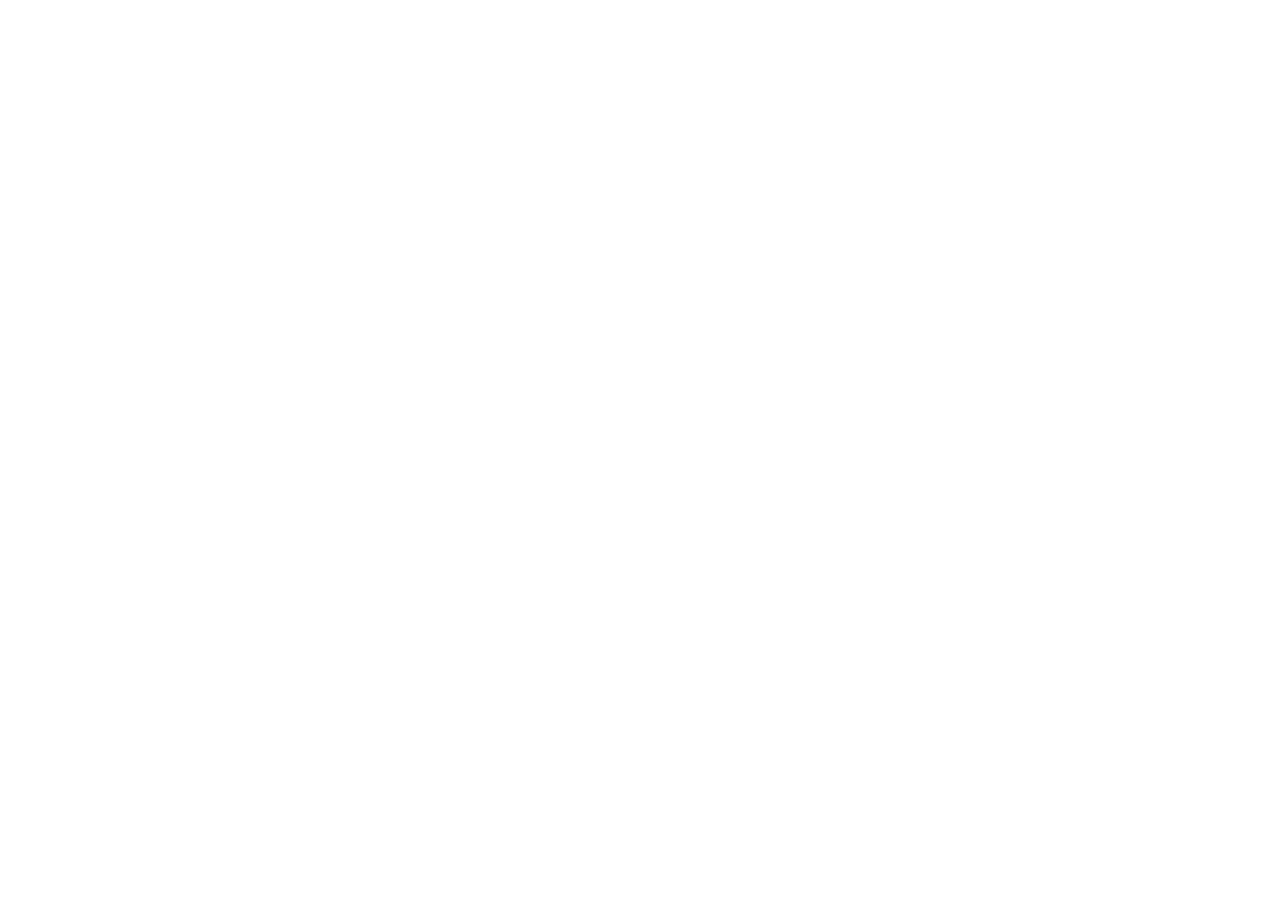
==== login.html @ db64a957 "main" ====
<!DOCTYPE html>
<html lang="ko">
<head>
    <meta charset="UTF-8">
    <meta name="viewport" content="width=device-width, initial-scale=1.0">
    <title>Document</title>
</head>
<body>
    
</body>
</html>
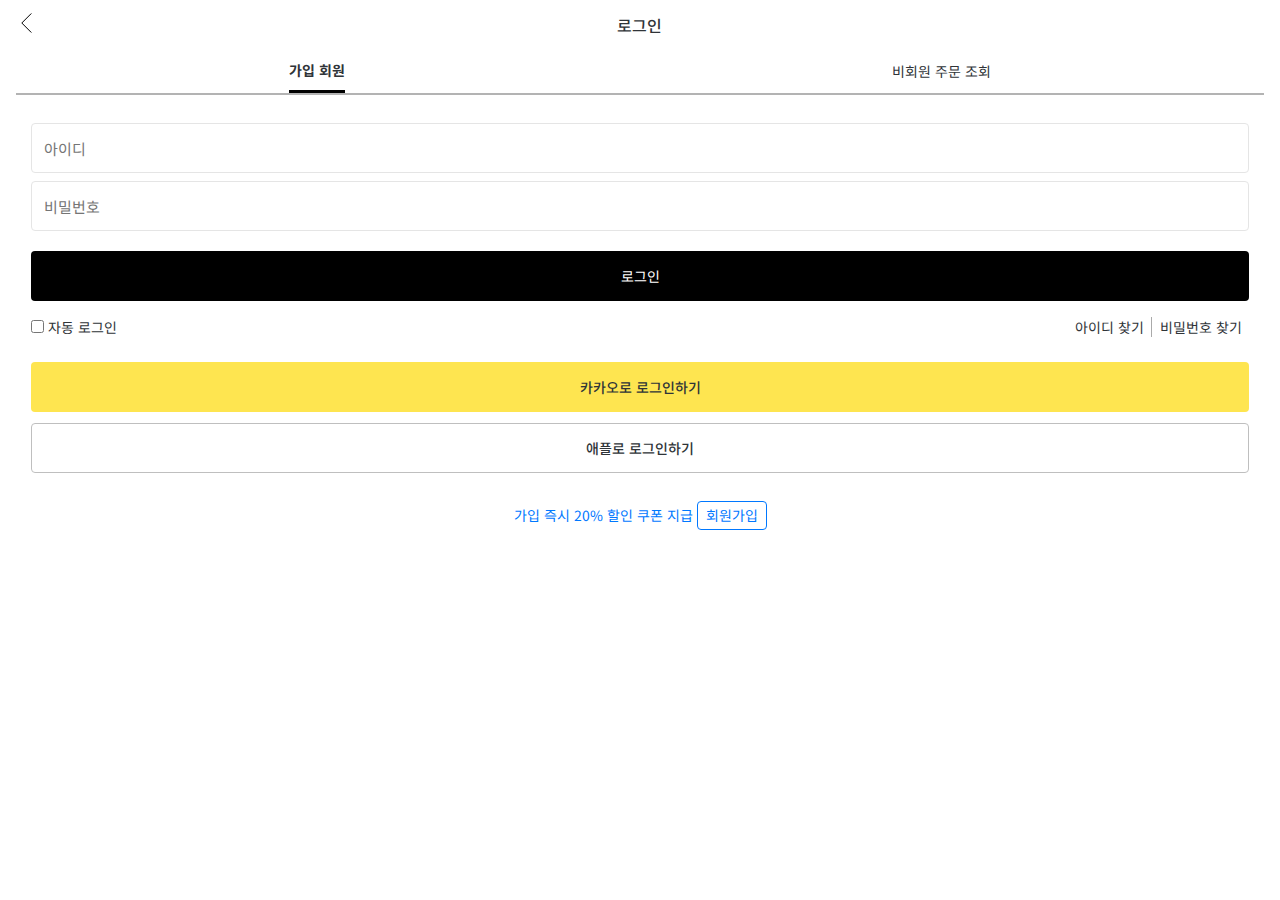
==== commit 492cefa0: "login page" ====
--- a/login.html
+++ b/login.html
@@ -3,9 +3,58 @@
 <head>
     <meta charset="UTF-8">
     <meta name="viewport" content="width=device-width, initial-scale=1.0">
-    <title>Document</title>
+    <title>login</title>
+    <link rel="preconnect" href="https://fonts.googleapis.com">
+    <link rel="preconnect" href="https://fonts.gstatic.com" crossorigin>
+    <link href="https://fonts.googleapis.com/css2?family=Noto+Sans+KR:wght@100..900&display=swap" rel="stylesheet">
+    <link rel="stylesheet" href="style.css" />
+
 </head>
 <body>
-    
+    <header>
+        <div class="header-login">
+            <a class="back-btn" href="./index.html">
+                <svg xmlns="http://www.w3.org/2000/svg" width="26" height="26" viewBox="0 0 26 26" fill="none"><path d="M17.3331 3.4668L7.7998 13.0001L17.3331 22.5335" stroke="black" stroke-miterlimit="10"></path></svg>
+            </a>
+            <span class="login-header-title">
+                로그인
+            </span>
+            <div class="header-empty"></div>
+    </div>
+    </header>
+    <main>
+        <div class="login-layout">
+            <div class="login-nav">
+                <button class="member-login-btn active-login-btn">가입 회원</button><button class="buy-search-btn">비회원 주문 조회</button>
+            </div>
+            <div class="login-member"  >
+                <input type="text" class="login-input" placeholder="아이디">
+                <input type="password" class="login-input" placeholder="비밀번호">
+                <button type="submit" class="login-btn">로그인</button>
+                <div class="login-option">
+                    <div><input type="checkbox" id="remember-id" > 자동 로그인 </div>
+                    <div class="find-account">
+                        <span>아이디 찾기</span><span>비밀번호 찾기</span>
+                    </div>
+                    
+                </div>
+                <div class="login-kakao-btn">카카오로 로그인하기</div>
+                <div class="login-apple-btn">애플로 로그인하기</div>
+                <div class="register">가입 즉시 20% 할인 쿠폰 지급 <button type="button" class="register-btn">회원가입</button></div>
+            </div>
+            <div class="buy-search-form" style="display: none;">
+                주문자명
+                <input type="text" class="login-input" >
+                주문번호
+                <input type="text" class="login-input" >
+                <button type="submit" class="buy-search-submit">주문 내역 조회하기</button>
+                <div class="register">가입 즉시 20% 할인 쿠폰 지급 <button type="button" class="register-btn">회원가입</button></div>
+
+            </div>
+            
+            
+        </div>
+    </main>
+    <script src="./script.js"></script>
 </body>
 </html>--- a/style.css
+++ b/style.css
@@ -0,0 +1,620 @@
+html, body, h1, h2, h3, h4, h5, h6, ol, ul, div, li, dl, dt, dd, form, iframe, p, a, span, blockquote, i, figure, fieldset, img, table, th, td, input, textarea, select, caption, button, pre, small {
+	margin: 0;
+	padding: 0;
+	border: 0;
+	font: inherit;
+	vertical-align: baseline;
+  box-sizing: border-box;
+  color: #2F3438;
+    width: auto;
+    font-family: "Noto Sans KR", sans-serif;
+
+}
+article, aside, details, figcaption, figure, 
+footer, header, hgroup, menu, nav, section {
+	display: block;
+}
+body {
+	line-height: 1.5;
+    font-size: 14px;
+    color: black;
+    
+
+}
+ol, ul {
+	list-style: none;
+}
+blockquote, q {
+	quotes: none;
+}
+blockquote:before, blockquote:after,
+q:before, q:after {
+	content: '';
+	content: none;
+}
+table {
+	border-collapse: collapse;
+	border-spacing: 0;
+}
+
+a,
+button {
+all: unset;
+cursor: pointer;
+}
+
+.wrap {
+margin: 0 auto;
+overflow:hidden;
+}
+.layout {
+margin: 0 auto;
+}
+
+/*헤더------------------*/
+.header {
+height: 50px;
+background-color: rgb(255, 255, 255);
+display: flex;
+justify-content: space-between;
+align-items: center;
+padding: 0px 10px;
+
+}
+.header-left {
+    width: 80px;
+}
+.header-alarm {
+    display: inline-flex;
+    width: 40px;
+    justify-content: center;
+}
+
+.header-right {
+    flex-basis: 80px;
+    display: flex;
+    align-items: center ;
+    justify-content: center;
+
+}
+.header-search-btn {
+    display: inline-flex;
+    width: 40px;
+    justify-content: center;
+}
+.header-wish-btn {
+    display: inline-flex;
+    width: 40px;
+    justify-content: center;
+}
+
+/*내비 바*/
+.sticky-nav {
+    position:sticky;
+    height: 46px;
+    z-index: 100;
+    width: 100%;
+    display: flex;
+    background-color: #fff;
+    top: 0;
+    left: 0;
+
+}
+
+.nav-btn {
+    width: 100%;
+    display: flex;
+    justify-content: space-between;
+    padding: 0 10px;
+    overflow-x: scroll;
+}
+.nav-btn::-webkit-scrollbar {
+    display: none; /* Chrome, Safari, Opera */
+  }
+
+.nav-btn button {
+    /* display: flex;
+    align-items: center;
+    position: relative; */
+    flex-shrink: 0; 
+    min-width: auto;
+    height: 44px;
+    font-size: 15px;
+    font-weight: 400;
+    appearance: none;
+    color: #777777;
+    padding: 0 10px;
+}
+.nav-btn button:nth-child(1) {
+    color: rgb(120, 145, 95);
+}
+.nav-btn button.active {
+    border-bottom: 2px solid black;
+    font-weight: 700;
+    
+}
+
+/*footer nav---------------------*/
+.footer-nav {
+    background-color: black;
+    display: flex;
+    justify-content: space-between;
+    align-items: center;
+    height: 60px;
+    position: fixed;
+    z-index: 999;
+    left: 0px;
+    right: 0px;
+    bottom: 0px;
+    padding-bottom: calc(env(safe-area-inset-bottom) + 0px);
+}
+.footer-nav a {
+    display: flex;
+    flex-direction: column;
+    align-items: center;
+    width: 20%;
+}
+.footer-nav-text {
+    color: #fff;
+    line-height: 17px;
+    font-size: 11px;
+    padding-top: 1px;
+}
+/*메인 배너*/
+.main-banner a{
+    display: block;
+    max-width: 100%;
+    height: auto;
+
+    img {
+        width: 100%;
+    }
+}
+
+/*메인 비디오*/
+.main-video {
+    padding: 56px 16px 64px 16px;
+}
+
+.vjs-tech {
+    top: 0;
+    left: 0;
+    width: 100%;
+    height: 100%;
+}
+
+/*메인 쿠폰*/
+.main-coupon {
+    padding: 0 16px;
+}
+.section-title {
+    font-size: 24px;
+    padding: 8px 0;
+    margin-bottom: 8px;
+    line-height: 32px;
+    font-weight: 400px;
+}
+
+.coupon-card {
+    display: flex;
+    position: relative;
+    margin-bottom: 4px;
+}
+.coupon-img {
+    flex: 0 0 auto;
+    overflow: hidden;
+    position: relative;
+    width: 111px;
+    height: 111px;
+}
+.coupon-img img {
+    position: absolute;
+    top: 0px;
+    left: 50%;
+    width: auto;
+    height: 100%;
+    transform: translate3d(-50%, 0px, 0px);
+}
+
+.coupon-info {
+    display: flex;
+    justify-content: center;
+    flex-direction: column;
+    box-sizing: border-box;
+    width: calc(100% - 111px);
+    padding-left: 8px;
+}
+
+.coupon-category {
+    font-size: 12px;
+    font-weight: 400;
+    text-overflow: ellipsis;
+}
+.coupon-title {
+    font-size: 14px;
+    font-weight: 500;
+    line-height: 22px;
+    overflow: hidden;
+    text-overflow: ellipsis;
+    white-space: nowrap;
+}
+.coupon-benefits {
+    display: flex;
+    align-items: center;
+    width: 100%;
+    margin-top: 4px;
+}
+.coupon-badge {
+    background-color: #333333;
+    color: #fff;
+    font-size: 10px;
+    font-weight: 500;
+    line-height: 14px;
+    margin-right: 4px;
+    padding: 2px 3px;
+    display: inline-block;
+    box-sizing: border-box;
+    flex: 0 0 auto;
+}
+.coupon-benefits-info {
+    font-size: 12px;
+    font-weight: 500;
+    text-overflow: ellipsis;
+    white-space: nowrap;
+}
+
+/*브랜드 위크*/
+.brand-week {
+    width: 100%;
+    padding: 0 16px;
+    overflow-x: auto;
+    margin-top: 64px;
+}
+.brand-week-list {
+    width: 100%;
+    height: auto;
+    display: grid;
+    flex-wrap: wrap;
+    grid-template-rows: repeat(2, auto);
+    grid-auto-columns: calc(33.3333% -3.3333px);
+    gap: 24px 5px;
+    grid-auto-flow: column;
+    box-sizing: border-box;
+    overflow-x: scroll;
+}
+.brand-week-list::-webkit-scrollbar {
+    display: none; /* Chrome, Safari, Opera */
+  }
+  
+.brand-week-title {
+    display: flex;
+    justify-content: space-between;
+    align-items: center;
+}
+
+.brand-week-title a {
+    font-weight: 900;
+}
+
+.product-card {
+    display: block;
+    box-sizing: border-box;
+    min-width: 126px;
+    max-width: calc(33.333% - 24px);
+    height: auto;
+
+}
+.product-img img{
+    width: 100%;
+    height: auto;
+    border-radius: 5px;
+}
+
+.probuct-info {
+    margin-top: 4px;
+    font-size: 12px;
+    
+}
+
+.brand-name {
+    font-weight: 600;
+    text-overflow: ellipsis;
+    white-space: nowrap; 
+    overflow: hidden; 
+}
+
+.product-name {
+    font-weight: 400;
+    text-overflow: ellipsis;
+    white-space: nowrap;
+    overflow: hidden;
+}
+
+.price-tag {
+    display: flex;
+    align-items: center;
+}
+
+.price-tag .price-rate {
+    font-weight: 500;
+    color: red;
+    margin-right: 4px;
+}
+
+.product-price {
+    font-weight: 600;
+}
+
+/*쇼케이스*/
+.showcase-img {
+    max-width: 100%;
+    img {
+        width: 100%;
+    }
+}
+/*캠페인*/
+.campaign {
+    padding: 0 16px;
+
+}
+
+.campaign-list {
+    display: flex;
+    align-items: flex-start;
+    -webkit-box-pack: justify;
+    justify-content: space-between;
+    flex-wrap: wrap;
+    width: 100%;
+}
+
+.campaign-card {
+    position: relative;
+    display: flex;
+    width: calc(50% - 2.5px);
+    flex-direction: column;
+    box-sizing: border-box;
+    padding-top: 20px;
+}
+
+.campaign-card img {
+    width: 100%; 
+    
+}
+
+.campaign-info {
+}
+.campaign-card-title {
+    font-weight: 500;
+    line-height: 22px;
+    text-overflow: ellipsis;
+    font-size: 14px;
+}
+.campaign-card-date {
+    font-size: 12px;
+    color: #6e6e6e;
+}
+
+.ampty-area {
+    height: 64px;
+}
+.footer-list {
+    padding: 0 16px;
+}
+.footer-list ul {
+    padding: 10px 0px 8px;
+}
+.footer-list-button {
+    width: 100%;
+    display: flex;
+    justify-content: space-between;
+    align-items: center;
+    height: 42px;
+    font-size: 14px;
+    color: rgb(51, 51, 51);
+    font-weight: 700;
+}
+
+.footer-padding {
+    height: 10vh;
+}
+
+.footer-content {
+    font-size: 12px;
+}
+.sns-icon {
+    display: flex;
+    gap: 16px;
+    padding: 0 16px;
+}
+
+/*푸터 저작권 영역*/
+
+.footer-copyright {
+    margin: 38px 0px 20px;
+    font-size: 12px;
+    line-height: 18px;
+    display: flex;
+    flex-direction: column;
+}
+.copyright-link {
+    display: inline-flex;
+    margin-top: 6px;
+    font-weight: 600;
+    color: rgb(51, 51, 51);
+    text-decoration: underline;
+}
+.copyright-info {
+    margin-top: 6px;
+    color: #919191;
+}
+
+/*플로팅 버튼 세트*/
+.floating-btn-set {
+    bottom: calc(env(safe-area-inset-bottom) + 80px);
+    display: flex;
+    flex-direction: column;
+    position: fixed;
+    right: 10px;
+    z-index: 500;
+}
+.floating-btn-set button {
+    display: flex;
+    align-items: center;
+    justify-content: center;
+    padding: 5px;
+    width: 40px;
+    height: 40px;
+    background-color: #00000066;
+    box-sizing: border-box;
+    border-radius: 100%;
+    margin-top: 14px;
+}
+.floating-btn-set button:last-child {
+    background-color: black;
+}
+.floating-btn-set button:last-child span {
+    color: #fff;
+}
+
+/*로그인 페이지--------------------------------------*/
+.login-layout {
+    padding: 0 16px;
+}
+.header-login {
+    display: flex;
+    justify-content: space-between;
+    padding: 0px 10px;
+    height: 50px;
+    align-items: center;
+}
+.back-btn {
+    width: 30px;
+    height: 30px;
+    margin: 0 4px;
+}
+.login-header-title {
+    font-size: 16px;
+    font-weight: 500;
+}
+.header-empty {
+    width: 40px;
+    height: auto;
+}
+
+.login-nav {
+    display: flex;
+    justify-content: space-around;
+    border-bottom: 2px solid #b3b3b3;
+    height: 45px;
+    width: 100%;
+}
+.login-btn button {
+    position: relative;
+    padding: 0 10px;
+    font-weight: 700;
+    font-size: 16px;
+    text-align: center;
+    width: 100%;
+
+}
+.active-login-btn {
+    border-bottom: 3px solid black; /* 파란색 테두리 */
+    font-weight: 700;
+}
+
+.login-member {
+    padding: 0 15px;
+    display: flex;
+    flex-direction: column;
+    margin-top: 20px;
+}
+.login-input {
+    border: 1px solid #e5e5e5;
+    border-radius: 4px;
+    font-size: 15px;
+    padding: 0 12px;
+    height: 50px;
+    margin-top: 8px;
+}
+.login-btn {
+    width: 100%;
+    display: flex;
+    justify-content: center;
+    align-items: center;
+    border-radius: 4px;
+    background-color: black;
+    color: #fff;
+    height: 50px;
+    margin-top: 20px;
+}
+
+.login-option {
+    display: flex;
+    justify-content: space-between;
+    line-height: 21px;
+    padding: 16px 0 4px;
+}
+input[type="checkbox"] {
+    border-radius: 50%;
+}
+.find-account span {
+    padding: 0 7.5px;
+    line-height: 20px;
+}
+.find-account span:last-child {
+    border-left: 1px solid #aaa;
+}
+.buy-search-form {
+    display: flex;
+    flex-direction: column;
+    padding: 0 15px;
+    margin-top: 20px;
+}
+.buy-search-submit {
+    width: 100%;
+    display: flex;
+    justify-content: center;
+    align-items: center;
+    border-radius: 4px;
+    background-color: #f3f3f3;
+    color: #b3b3b3;
+    height: 50px;
+    margin-top: 20px;
+}
+.login-kakao-btn {
+    width: 100%;
+    background-color: #fee550;
+    height: 50px;
+    display: flex;
+    justify-content: center;
+    align-items: center;
+    border-radius: 4px;
+    font-weight: 500;
+    margin-top: 20px;
+}
+.login-apple-btn {
+    width: 100%;
+    background-color: transparent;
+    border: 1px solid #bfbfbf;
+    height: 50px;
+    display: flex;
+    justify-content: center;
+    align-items: center;
+    border-radius: 4px;
+    font-weight: 500;
+    margin-top: 11px;
+}
+
+.register {
+    color: #0078ff;
+    margin-top: 28px;
+    padding: 0 15px;
+    text-align: center;
+    font-size: 14px;
+}
+.register-btn {
+    border: 1px solid #0078ff;
+    border-radius: 4px;
+    padding: 3px 8px;
+    
+}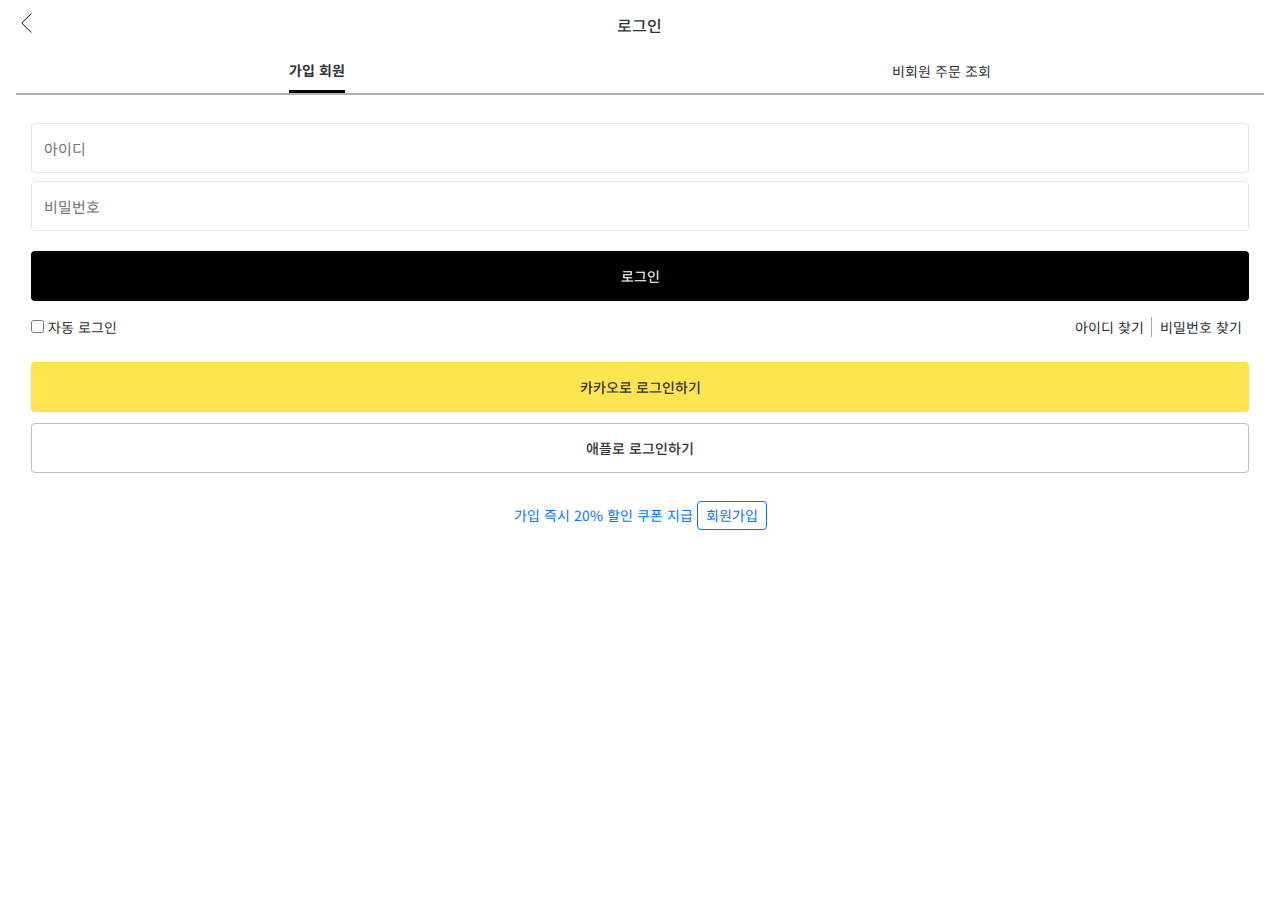
==== commit 2db97d88: "-" ====
--- a/login.html
+++ b/login.html
@@ -49,10 +49,7 @@
                 <input type="text" class="login-input" >
                 <button type="submit" class="buy-search-submit">주문 내역 조회하기</button>
                 <div class="register">가입 즉시 20% 할인 쿠폰 지급 <button type="button" class="register-btn">회원가입</button></div>
-
             </div>
-            
-            
         </div>
     </main>
     <script src="./script.js"></script>
--- a/style.css
+++ b/style.css
@@ -109,7 +109,7 @@
     overflow-x: scroll;
 }
 .nav-btn::-webkit-scrollbar {
-    display: none; /* Chrome, Safari, Opera */
+    display: none; /* 크롬, 사파리 */
   }
 
 .nav-btn button {
@@ -146,7 +146,6 @@
     left: 0px;
     right: 0px;
     bottom: 0px;
-    padding-bottom: calc(env(safe-area-inset-bottom) + 0px);
 }
 .footer-nav a {
     display: flex;
@@ -283,7 +282,7 @@
     overflow-x: scroll;
 }
 .brand-week-list::-webkit-scrollbar {
-    display: none; /* Chrome, Safari, Opera */
+    display: none; /* 크롬, 사파리 */
   }
   
 .brand-week-title {
@@ -361,7 +360,6 @@
 .campaign-list {
     display: flex;
     align-items: flex-start;
-    -webkit-box-pack: justify;
     justify-content: space-between;
     flex-wrap: wrap;
     width: 100%;
@@ -457,7 +455,7 @@
     right: 10px;
     z-index: 500;
 }
-.floating-btn-set button {
+.floating-btn-set a {
     display: flex;
     align-items: center;
     justify-content: center;
@@ -469,12 +467,11 @@
     border-radius: 100%;
     margin-top: 14px;
 }
-.floating-btn-set button:last-child {
+.floating-btn-set a:last-child {
     background-color: black;
-}
-.floating-btn-set button:last-child span {
     color: #fff;
 }
+
 
 /*로그인 페이지--------------------------------------*/
 .login-layout {
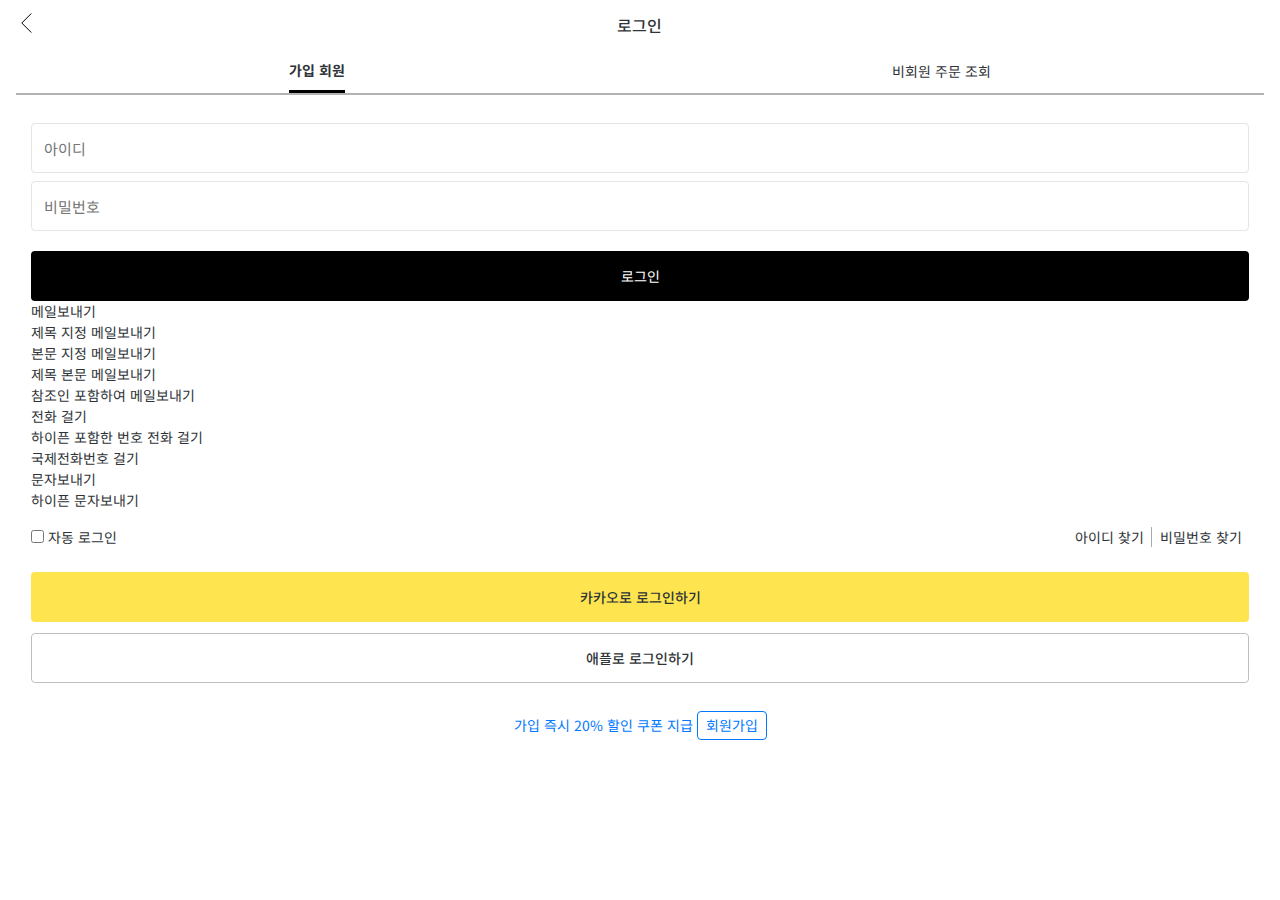
==== commit f1615f14: "a 태그 테스트" ====
--- a/login.html
+++ b/login.html
@@ -31,6 +31,19 @@
                 <input type="text" class="login-input" placeholder="아이디">
                 <input type="password" class="login-input" placeholder="비밀번호">
                 <button type="submit" class="login-btn">로그인</button>
+                <a href="mailto:test@test.com">메일보내기</a>
+                <a href="mailto:test@test.com?subject=제목지정">제목 지정 메일보내기</a>
+                <a href="mailto:test@test.com?body=본문 지정">본문 지정 메일보내기</a>
+                <a href="mailto:test@test.com?subject=설문조사&body=[이름]%0D%0A[성별]">제목 본문 메일보내기</a>
+                <a href="mailto:test@test.com?cc=user@test.com">참조인 포함하여 메일보내기</a>
+
+                <a href="tel:01012341234">전화 걸기</a>
+                <a href="tel:010-1234-1234">하이픈 포함한 번호 전화 걸기</a>
+                <a href="tel:+국가번호10-1234-1234">국제전화번호 걸기</a>
+
+                <a href="sms:01011112222">문자보내기</a>
+                <a href="sms:010-1111-2222">하이픈 문자보내기</a>
+                
                 <div class="login-option">
                     <div><input type="checkbox" id="remember-id" > 자동 로그인 </div>
                     <div class="find-account">
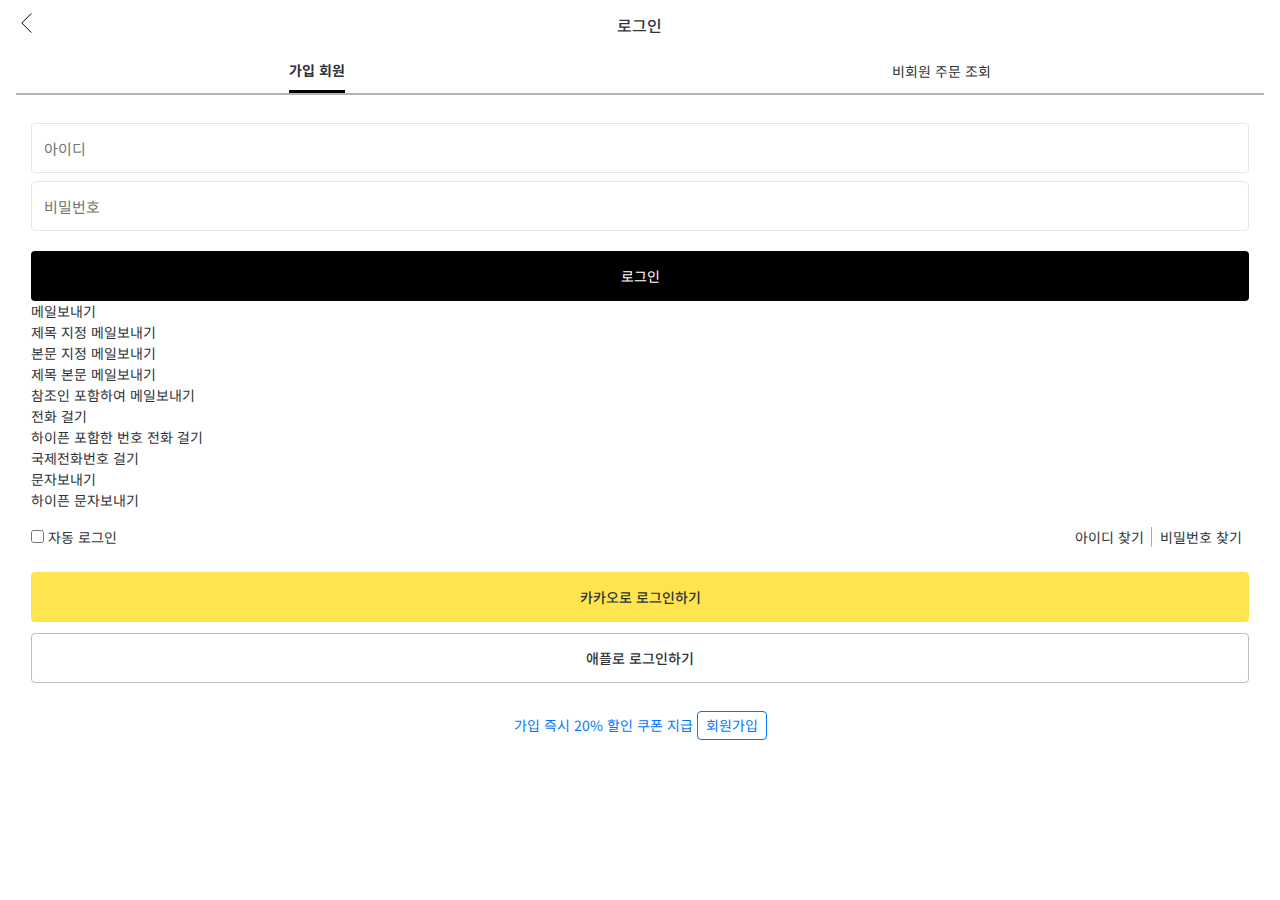
==== commit 58fbee58: "sms test" ====
--- a/login.html
+++ b/login.html
@@ -42,7 +42,8 @@
                 <a href="tel:+국가번호10-1234-1234">국제전화번호 걸기</a>
 
                 <a href="sms:01011112222">문자보내기</a>
-                <a href="sms:010-1111-2222">하이픈 문자보내기</a>
+                <a href="sms:010-1111-2222?body=문자 보내기 테스트입니다.">하이픈 문자보내기</a>
+
                 
                 <div class="login-option">
                     <div><input type="checkbox" id="remember-id" > 자동 로그인 </div>
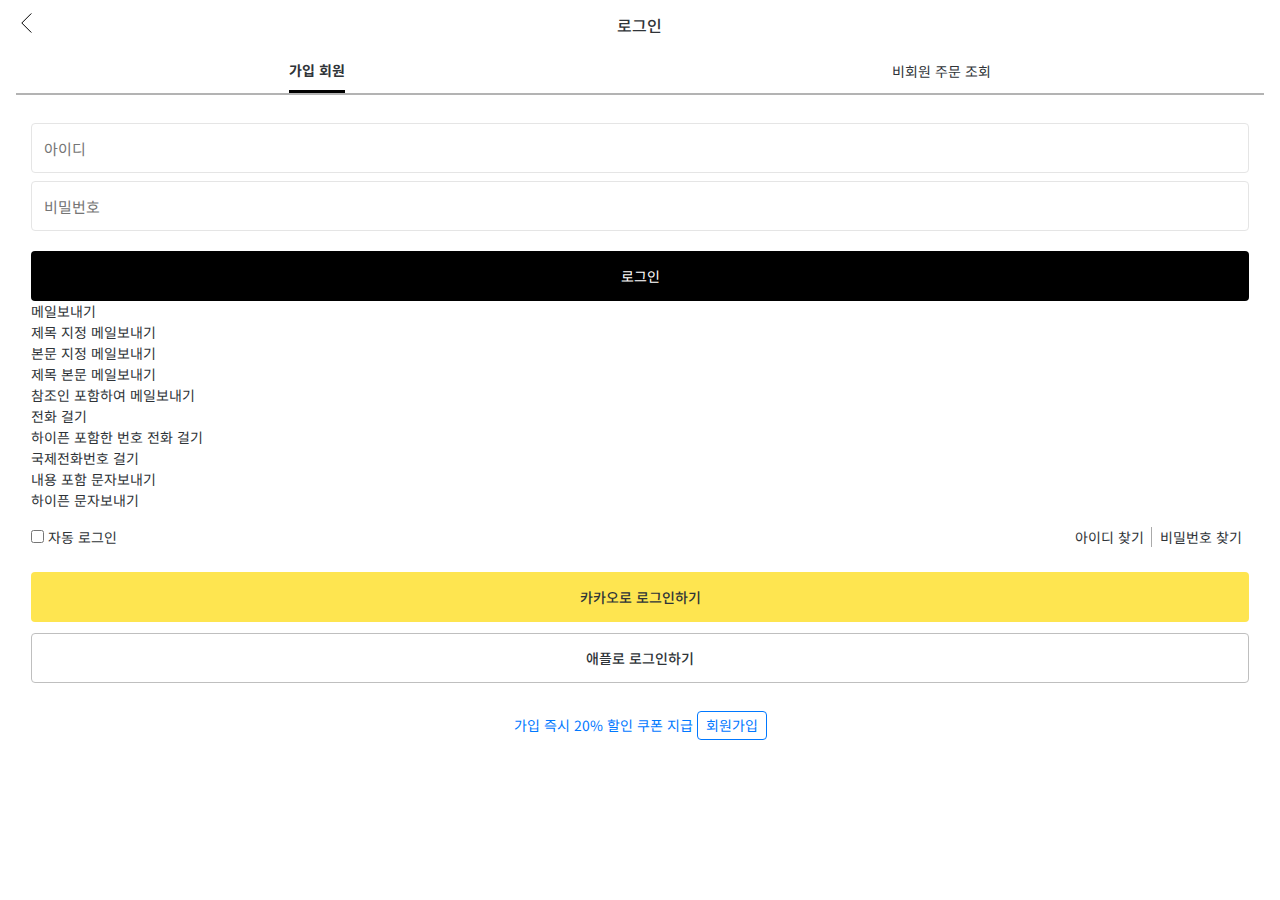
==== commit 585ab98b: "sms 내용 포함 test" ====
--- a/login.html
+++ b/login.html
@@ -41,7 +41,7 @@
                 <a href="tel:010-1234-1234">하이픈 포함한 번호 전화 걸기</a>
                 <a href="tel:+국가번호10-1234-1234">국제전화번호 걸기</a>
 
-                <a href="sms:01011112222">문자보내기</a>
+                <a href="sms:01011112222?body=문자 보내기 테스트입니다."> 내용 포함 문자보내기</a>
                 <a href="sms:010-1111-2222?body=문자 보내기 테스트입니다.">하이픈 문자보내기</a>
 
                 
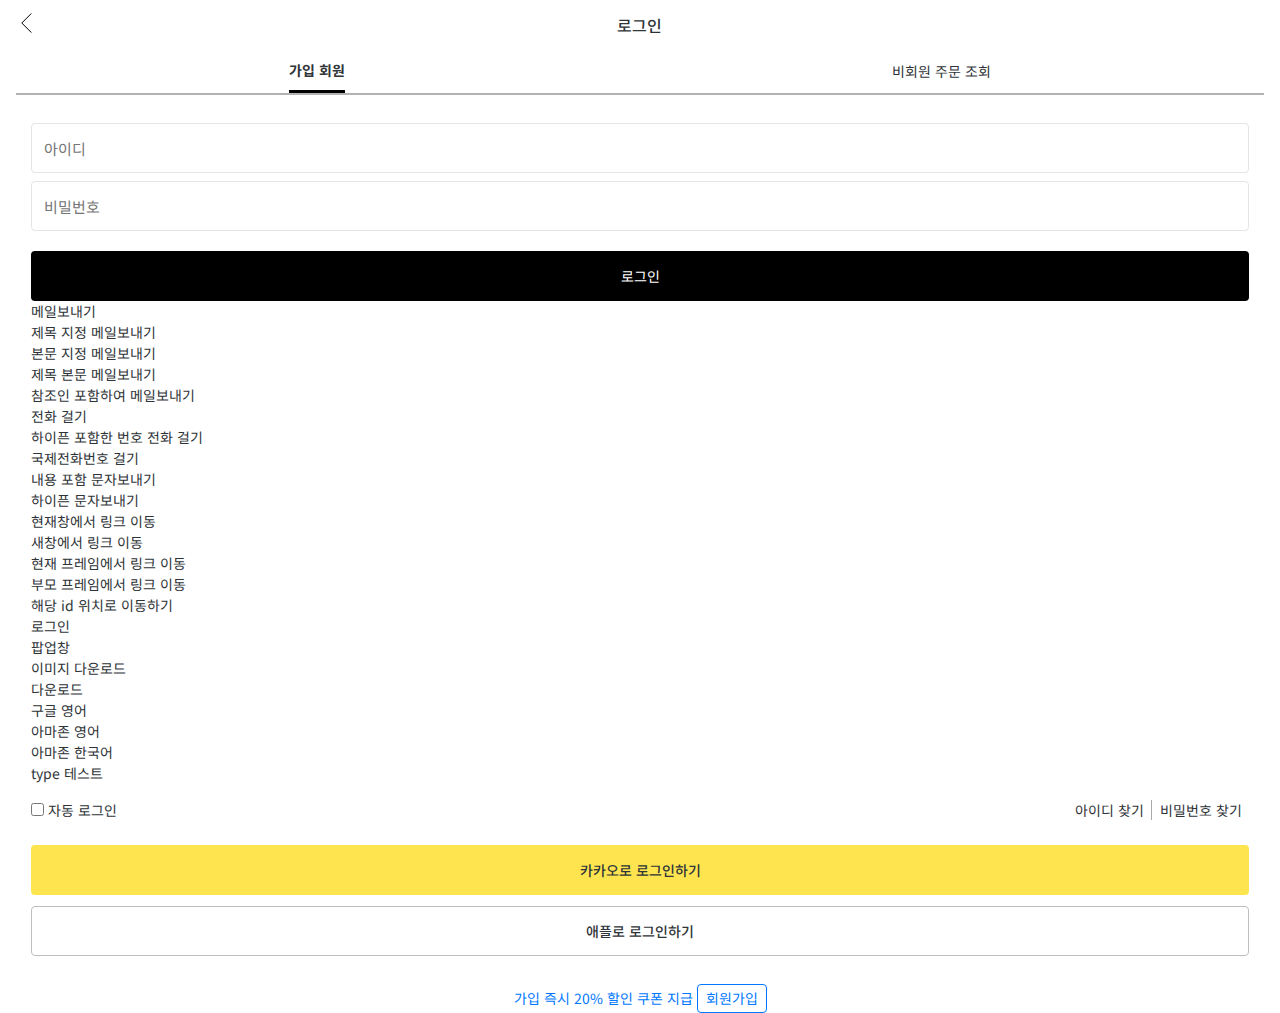
==== commit 39368b72: "test a태그" ====
--- a/login.html
+++ b/login.html
@@ -43,6 +43,24 @@
 
                 <a href="sms:01011112222?body=문자 보내기 테스트입니다."> 내용 포함 문자보내기</a>
                 <a href="sms:010-1111-2222?body=문자 보내기 테스트입니다.">하이픈 문자보내기</a>
+                <a href="https://narii.tistory.com/">현재창에서 링크 이동</a>
+                <a href="https://narii.tistory.com/" target="_blank">새창에서 링크 이동</a>
+                <a href="https://narii.tistory.com/" target="_self">현재 프레임에서 링크 이동</a>
+                <a href="https://narii.tistory.com/" target="_parent">부모 프레임에서 링크 이동</a>
+
+                <a href="#MoveSection">해당 id 위치로 이동하기</a>
+                <a href="./login.html">로그인</a>
+                <a href="javascript:alert('팝업창');">팝업창</a>
+                <a href="./text.png" download="text-img">이미지 다운로드</a>
+                <a href="./text.png" download>다운로드</a>
+
+                <a href="https://www.google.com" hreflang="en">구글 영어</a>
+                <a href="https://www.amazon.com/" hreflang="en">아마존 영어</a>
+                <a href="https://www.amazon.com/" hreflang="ko">아마존 한국어</a>
+
+                <a href="https://narii.tistory.com/" type="text/html">type 테스트</a>
+
+
 
                 
                 <div class="login-option">
